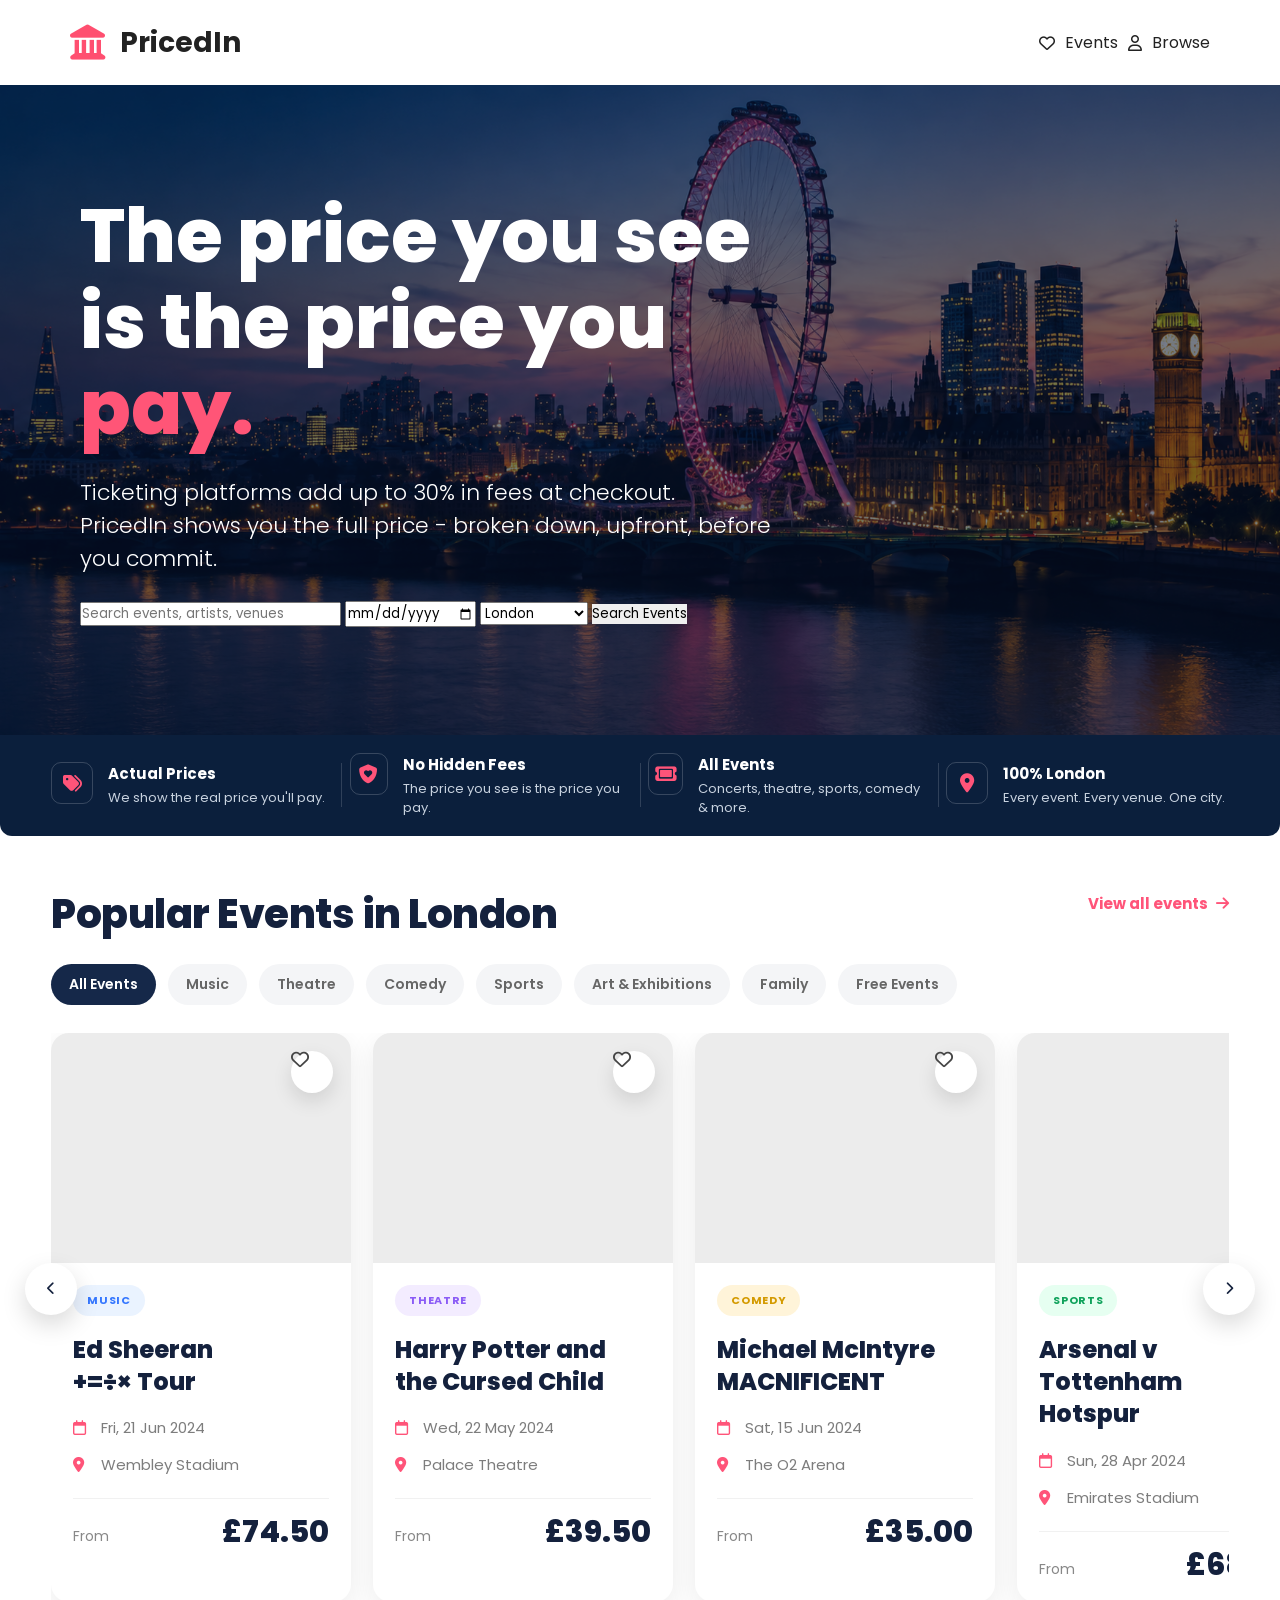
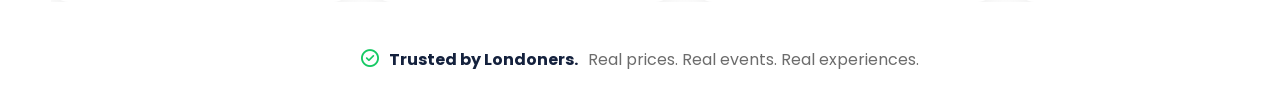
==== index.html @ b52904fa "Initial commit" ====
<!DOCTYPE html>
<html lang="en">

<head>

    <meta charset="UTF-8">
    <meta name="viewport" content="width=device-width, initial-scale=1.0">

    <title>London Live Prices</title>

    <link rel="stylesheet" href="style.css">

    <link rel="preconnect" href="https://fonts.googleapis.com">

    <link href="https://fonts.googleapis.com/css2?family=Poppins:wght@300;400;500;600;700;800&display=swap" rel="stylesheet">

    <link rel="stylesheet"
    href="https://cdnjs.cloudflare.com/ajax/libs/font-awesome/6.6.0/css/all.min.css">

</head>

<body>

<nav>

<div class="logo">

<i class="fa-solid fa-landmark"></i>

<div>

<h2>PricedIn</h2>



</div>

</div>

<!-- <ul>

<li><a href="#">Events</a></li>

<li><a href="#">Categories</a></li>

<li><a href="#">Today</a></li>

<li><a href="#">This Weekend</a></li>

<li><a href="#">Free Events</a></li>

<li><a href="#">Blog</a></li>

</ul> -->

<div class="right">

<i class="fa-regular fa-heart"></i>

<a href="#">Events</a>

<i class="fa-regular fa-user"></i>

<a href="#">Browse</a>

</div>

</nav>



<section class="hero">

<div class="overlay">

<div class="hero-content">

<h1>

The price you see<br>

is the price you <span>pay.</span>

</h1>

<p>

Ticketing  platforms add up to 30% in fees at checkout.
<br>
PricedIn shows you the full price - broken down,

upfront, before you commit.

</p>

<div class="search-box">

<input type="text" placeholder="Search events, artists, venues">

<input type="date">

<select>

<option>London</option>

<option>Westminster</option>

<option>Camden</option>

<option>Chelsea</option>

</select>

<button>

Search Events

</button>

</div>

</div>

</div>

</section>

<!-- ==========================
Popular Events Section
Place this below the Hero Section
=========================== -->


<section class="features">

    <div class="container feature-row">

        <div class="feature-item">
            <div class="feature-icon">
                <i class="fa-solid fa-tags"></i>
            </div>

            <div>
                <h4>Actual Prices</h4>
                <p>We show the real price you'll pay.</p>
            </div>
        </div>

        <div class="divider"></div>

        <div class="feature-item">
            <div class="feature-icon">
                <i class="fa-solid fa-shield-heart"></i>
            </div>

            <div>
                <h4>No Hidden Fees</h4>
                <p>The price you see is the price you pay.</p>
            </div>
        </div>

        <div class="divider"></div>

        <div class="feature-item">
            <div class="feature-icon">
                <i class="fa-solid fa-ticket"></i>
            </div>

            <div>
                <h4>All Events</h4>
                <p>Concerts, theatre, sports, comedy & more.</p>
            </div>
        </div>

        <div class="divider"></div>

        <div class="feature-item">
            <div class="feature-icon">
                <i class="fa-solid fa-location-dot"></i>
            </div>

            <div>
                <h4>100% London</h4>
                <p>Every event. Every venue. One city.</p>
            </div>
        </div>

    </div>

</section>





<!-- ==================== POPULAR EVENTS ===================== -->

<section class="popular-events">

<div class="container">

<div class="heading-row">

    <div>

        <h2>Popular Events in London</h2>

        <div class="categories">

            <button class="active">All Events</button>
            <button>Music</button>
            <button>Theatre</button>
            <button>Comedy</button>
            <button>Sports</button>
            <button>Art & Exhibitions</button>
            <button>Family</button>
            <button>Free Events</button>

        </div>

    </div>

    <a href="#" class="view-all">
        View all events
        <i class="fa-solid fa-arrow-right"></i>
    </a>

</div>





<div class="slider-wrapper">

<button class="slider-btn prev">
<i class="fa-solid fa-chevron-left"></i>
</button>

<div class="cards" id="cards">



<!-- CARD 1 -->

<div class="event-card">

<div class="image-placeholder">

<!-- Add image here -->

<i class="fa-regular fa-heart favourite"></i>

</div>

<div class="content">

<span class="category music">MUSIC</span>

<h3>Ed Sheeran<br>+=÷× Tour</h3>

<div class="info">
<i class="fa-regular fa-calendar"></i>
Fri, 21 Jun 2024
</div>

<div class="info">
<i class="fa-solid fa-location-dot"></i>
Wembley Stadium
</div>

<div class="price-row">
<span>From</span>
<h4>£74.50</h4>
</div>

</div>

</div>





<!-- CARD 2 -->

<div class="event-card">

<div class="image-placeholder">

<!-- image -->

<i class="fa-regular fa-heart favourite"></i>

</div>

<div class="content">

<span class="category theatre">THEATRE</span>

<h3>Harry Potter and<br>the Cursed Child</h3>

<div class="info">
<i class="fa-regular fa-calendar"></i>
Wed, 22 May 2024
</div>

<div class="info">
<i class="fa-solid fa-location-dot"></i>
Palace Theatre
</div>

<div class="price-row">
<span>From</span>
<h4>£39.50</h4>
</div>

</div>

</div>





<!-- CARD 3 -->

<div class="event-card">

<div class="image-placeholder">

<!-- image -->

<i class="fa-regular fa-heart favourite"></i>

</div>

<div class="content">

<span class="category comedy">COMEDY</span>

<h3>Michael McIntyre<br>MACNIFICENT</h3>

<div class="info">
<i class="fa-regular fa-calendar"></i>
Sat, 15 Jun 2024
</div>

<div class="info">
<i class="fa-solid fa-location-dot"></i>
The O2 Arena
</div>

<div class="price-row">
<span>From</span>
<h4>£35.00</h4>
</div>

</div>

</div>





<!-- CARD 4 -->

<div class="event-card">

<div class="image-placeholder">

<!-- image -->

<i class="fa-regular fa-heart favourite"></i>

</div>

<div class="content">

<span class="category sports">SPORTS</span>

<h3>Arsenal v Tottenham<br>Hotspur</h3>

<div class="info">
<i class="fa-regular fa-calendar"></i>
Sun, 28 Apr 2024
</div>

<div class="info">
<i class="fa-solid fa-location-dot"></i>
Emirates Stadium
</div>

<div class="price-row">
<span>From</span>
<h4>£68.00</h4>
</div>

</div>

</div>





<!-- CARD 5 -->

<div class="event-card">

<div class="image-placeholder">

<!-- image -->

<i class="fa-regular fa-heart favourite"></i>

</div>

<div class="content">

<span class="category exhibition">EXHIBITION</span>

<h3>Van Gogh: The<br>Immersive Experience</h3>

<div class="info">
<i class="fa-regular fa-calendar"></i>
Ongoing
</div>

<div class="info">
<i class="fa-solid fa-location-dot"></i>
ExCeL London
</div>

<div class="price-row">
<span>From</span>
<h4>£19.90</h4>
</div>

</div>

</div>

</div>

<button class="slider-btn next">
<i class="fa-solid fa-chevron-right"></i>
</button>

</div>





<div class="trusted">

<i class="fa-regular fa-circle-check"></i>

<strong>Trusted by Londoners.</strong>

<span>
Real prices. Real events. Real experiences.
</span>

</div>

</div>

</section>

<script src="script.js"></script>

</body>

</html>
---- style.css ----
*{

margin:0;
padding:0;
box-sizing:border-box;
font-family:'Poppins',sans-serif;

}

body{

background:#fff;

}

nav{

height:85px;
display:flex;
justify-content:space-between;
align-items:center;
padding:0 70px;
background:white;

}

.logo{

display:flex;
align-items:center;
gap:15px;

}

.logo i{

font-size:35px;
color:#ff4f70;

}

.logo h2{

font-size:28px;

}

.logo p{

font-size:12px;
letter-spacing:2px;

}

nav ul{

display:flex;
list-style:none;
gap:35px;

}

nav ul a{

text-decoration:none;
color:#222;

}

.right{

display:flex;
align-items:center;
gap:10px;

}

.right a{

text-decoration:none;
color:#222;

}

.hero{

height:650px;

/* Replace this image URL */
background:url("London.png");

background-size:cover;

background-position:center;

position:relative;

}

.overlay{

height:100%;
background:rgba(6,18,40,.55);

display:flex;
align-items:center;

}

.hero-content{

margin-left:80px;
max-width:700px;
color:white;

}

.hero h1{

font-size:75px;
font-weight:800;
line-height:1.15;

}

.hero span{

color:#ff5577;

}

.hero p{

margin:25px 0;
font-size:22px;
font-weight:300;

}

/* .search-box{

background:white;

padding:15px;

display:flex;

border-radius:12px;

margin-top:40px;

}

.search-box input,
.search-box select{

padding:18px;

border:none;

outline:none;

font-size:17px;

width:260px;

}

.search-box button{

background:#ff5577;

color:white;

border:none;

padding:18px 35px;

border-radius:8px;

cursor:pointer;

font-size:17px;

font-weight:600;

} */

/* ===========================================
   GOOGLE FONT
=========================================== */

*{
    margin:0;
    padding:0;
    box-sizing:border-box;
}

body{
    font-family:'Inter',sans-serif;
    background:#fff;
    color:#222;
}

a{
    text-decoration:none;
    color:inherit;
}

button{
    border:none;
    outline:none;
    cursor:pointer;
    font-family:inherit;
}

.container{
    width:92%;
    max-width:1650px;
    margin:auto;
}



/* ===========================================
   TOP FEATURE BAR
=========================================== */

.features{

    background:#0b1f3c;

    padding:18px 0;

    border-radius:0 0 12px 12px;

}

.feature-row{

    display:flex;

    justify-content:space-between;

    align-items:center;

}

.feature-item{

    display:flex;

    align-items:flex-start;

    gap:15px;

    color:white;

    width:24%;

}

.feature-icon{

    width:42px;

    height:42px;

    border:1px solid rgba(255,255,255,.18);

    border-radius:10px;

    display:flex;

    align-items:center;

    justify-content:center;

    color:#ff5479;

    font-size:19px;

}

.feature-item h4{

    font-size:15px;

    font-weight:700;

    margin-bottom:4px;

}

.feature-item p{

    font-size:13px;

    color:#c8d2df;

    line-height:1.45;

}

.divider{

    width:1px;

    height:44px;

    background:rgba(255,255,255,.15);

}





/* ===========================================
   POPULAR EVENTS SECTION
=========================================== */

.popular-events{

    background:#fff;

    padding:48px 0 40px;

}

.heading-row{

    display:flex;

    justify-content:space-between;

    align-items:flex-start;

    margin-bottom:28px;

}

.heading-row h2{

    font-size:40px;

    font-weight:800;

    color:#14213d;

    margin-bottom:20px;

    letter-spacing:-0.5px;

}





/* ===========================================
   CATEGORY BUTTONS
=========================================== */

.categories{

    display:flex;

    align-items:center;

    gap:12px;

    flex-wrap:wrap;

}

.categories button{

    background:#f4f5f7;

    color:#666;

    border-radius:999px;

    padding:10px 18px;

    font-size:14px;

    font-weight:600;

    transition:.3s;

}

.categories button:hover{

    background:#ececec;

}

.categories button.active{

    background:#152849;

    color:white;

}





/* ===========================================
   VIEW ALL
=========================================== */

.view-all{

    color:#ff5479;

    font-size:15px;

    font-weight:700;

    display:flex;

    align-items:center;

    gap:8px;

    transition:.3s;

    margin-top:8px;

}

.view-all:hover{

    gap:13px;

}





/* ===========================================
   SLIDER WRAPPER
=========================================== */

.slider-wrapper{

    position:relative;

    display:flex;

    align-items:center;

}

.cards{

    display:flex;

    gap:22px;

    overflow:hidden;

    scroll-behavior:smooth;

    width:100%;

}

/* ===========================================
   EVENT CARD
=========================================== */

.event-card{

    min-width:320px;
    width:320px;

    background:#fff;

    border-radius:18px;

    overflow:hidden;

    box-shadow:0 8px 28px rgba(0,0,0,.08);

    transition:.35s ease;

    flex-shrink:0;

}

.event-card:hover{

    transform:translateY(-8px);

    box-shadow:0 16px 40px rgba(0,0,0,.14);

}



/* ===========================================
   IMAGE AREA
=========================================== */

.image-placeholder{

    position:relative;

    width:100%;

    height:230px;

    background:#ececec;

    overflow:hidden;

}

/* Add your image later */

.image-placeholder img{

    width:100%;

    height:100%;

    object-fit:cover;

    display:block;

}



/* ===========================================
   HEART BUTTON
=========================================== */

.favourite{

    position:absolute;

    top:18px;

    right:18px;

    width:42px;

    height:42px;

    background:#fff;

    border-radius:50%;

    display:flex;

    align-items:center;

    justify-content:center;

    color:#444;

    font-size:18px;

    cursor:pointer;

    transition:.25s;

    box-shadow:0 8px 20px rgba(0,0,0,.12);

}

.favourite:hover{

    color:#ff5479;

    transform:scale(1.08);

}



/* ===========================================
   CARD CONTENT
=========================================== */

.content{

    padding:22px;

}



/* ===========================================
   CATEGORY TAGS
=========================================== */

.category{

    display:inline-block;

    padding:7px 14px;

    border-radius:50px;

    font-size:11px;

    font-weight:700;

    letter-spacing:.7px;

    margin-bottom:18px;

    text-transform:uppercase;

}

.music{

    background:#EAF3FF;

    color:#3577ff;

}

.theatre{

    background:#F3ECFF;

    color:#8B5CF6;

}

.comedy{

    background:#FFF4D9;

    color:#d49a00;

}

.sports{

    background:#E6FFF1;

    color:#11A35C;

}

.exhibition{

    background:#FFE9EE;

    color:#FF5479;

}



/* ===========================================
   EVENT TITLE
=========================================== */

.content h3{

    font-size:24px;

    font-weight:800;

    line-height:1.35;

    color:#14213d;

    margin-bottom:18px;

}



/* ===========================================
   EVENT INFO
=========================================== */

.info{

    display:flex;

    align-items:center;

    gap:10px;

    color:#7d7d7d;

    font-size:15px;

    margin-bottom:14px;

}

.info i{

    color:#ff5479;

    width:18px;

}



/* ===========================================
   PRICE
=========================================== */

.price-row{

    margin-top:22px;

    display:flex;

    justify-content:space-between;

    align-items:flex-end;

    border-top:1px solid #f1f1f1;

    padding-top:18px;

}

.price-row span{

    color:#888;

    font-size:14px;

}

.price-row h4{

    font-size:30px;

    font-weight:800;

    color:#14213d;

    line-height:1;

}

/* ===========================================
   SLIDER BUTTONS
=========================================== */

.slider-btn{

    position:absolute;

    top:45%;

    transform:translateY(-50%);

    width:52px;

    height:52px;

    border-radius:50%;

    background:#fff;

    color:#14213d;

    display:flex;

    justify-content:center;

    align-items:center;

    box-shadow:0 10px 25px rgba(0,0,0,.15);

    z-index:20;

    transition:.3s ease;

}

.slider-btn:hover{

    background:#ff5479;

    color:#fff;

    transform:translateY(-50%) scale(1.08);

}

.prev{

    left:-26px;

}

.next{

    right:-26px;

}



/* ===========================================
   TRUSTED SECTION
=========================================== */

.trusted{

    margin-top:45px;

    display:flex;

    justify-content:center;

    align-items:center;

    gap:10px;

    font-size:16px;

    color:#6c6c6c;

}

.trusted i{

    color:#17c964;

    font-size:18px;

}

.trusted strong{

    color:#14213d;

}



/* ===========================================
   SCROLLBAR
=========================================== */

.cards::-webkit-scrollbar{

    display:none;

}

.cards{

    scrollbar-width:none;

}



/* ===========================================
   RESPONSIVE
=========================================== */

@media(max-width:1400px){

    .event-card{

        min-width:300px;

        width:300px;

    }

}



@media(max-width:1200px){

    .heading-row{

        flex-direction:column;

        gap:20px;

    }

    .view-all{

        margin-top:0;

    }

    .feature-row{

        flex-wrap:wrap;

        gap:25px;

    }

    .feature-item{

        width:48%;

    }

    .divider{

        display:none;

    }

}



@media(max-width:992px){

    .heading-row h2{

        font-size:32px;

    }

    .cards{

        gap:18px;

    }

    .event-card{

        min-width:280px;

        width:280px;

    }

    .image-placeholder{

        height:210px;

    }

    .content h3{

        font-size:22px;

    }

}



@media(max-width:768px){

    .container{

        width:94%;

    }

    .feature-item{

        width:100%;

    }

    .categories{

        gap:10px;

    }

    .categories button{

        padding:9px 15px;

        font-size:13px;

    }

    .slider-btn{

        display:none;

    }

    .event-card{

        min-width:260px;

        width:260px;

    }

}



@media(max-width:576px){

    .popular-events{

        padding:35px 0;

    }

    .heading-row h2{

        font-size:28px;

    }

    .event-card{

        min-width:240px;

        width:240px;

    }

    .image-placeholder{

        height:190px;

    }

    .content{

        padding:18px;

    }

    .content h3{

        font-size:20px;

    }

    .price-row h4{

        font-size:26px;

    }

    .trusted{

        flex-direction:column;

        text-align:center;

        gap:8px;

    }

}
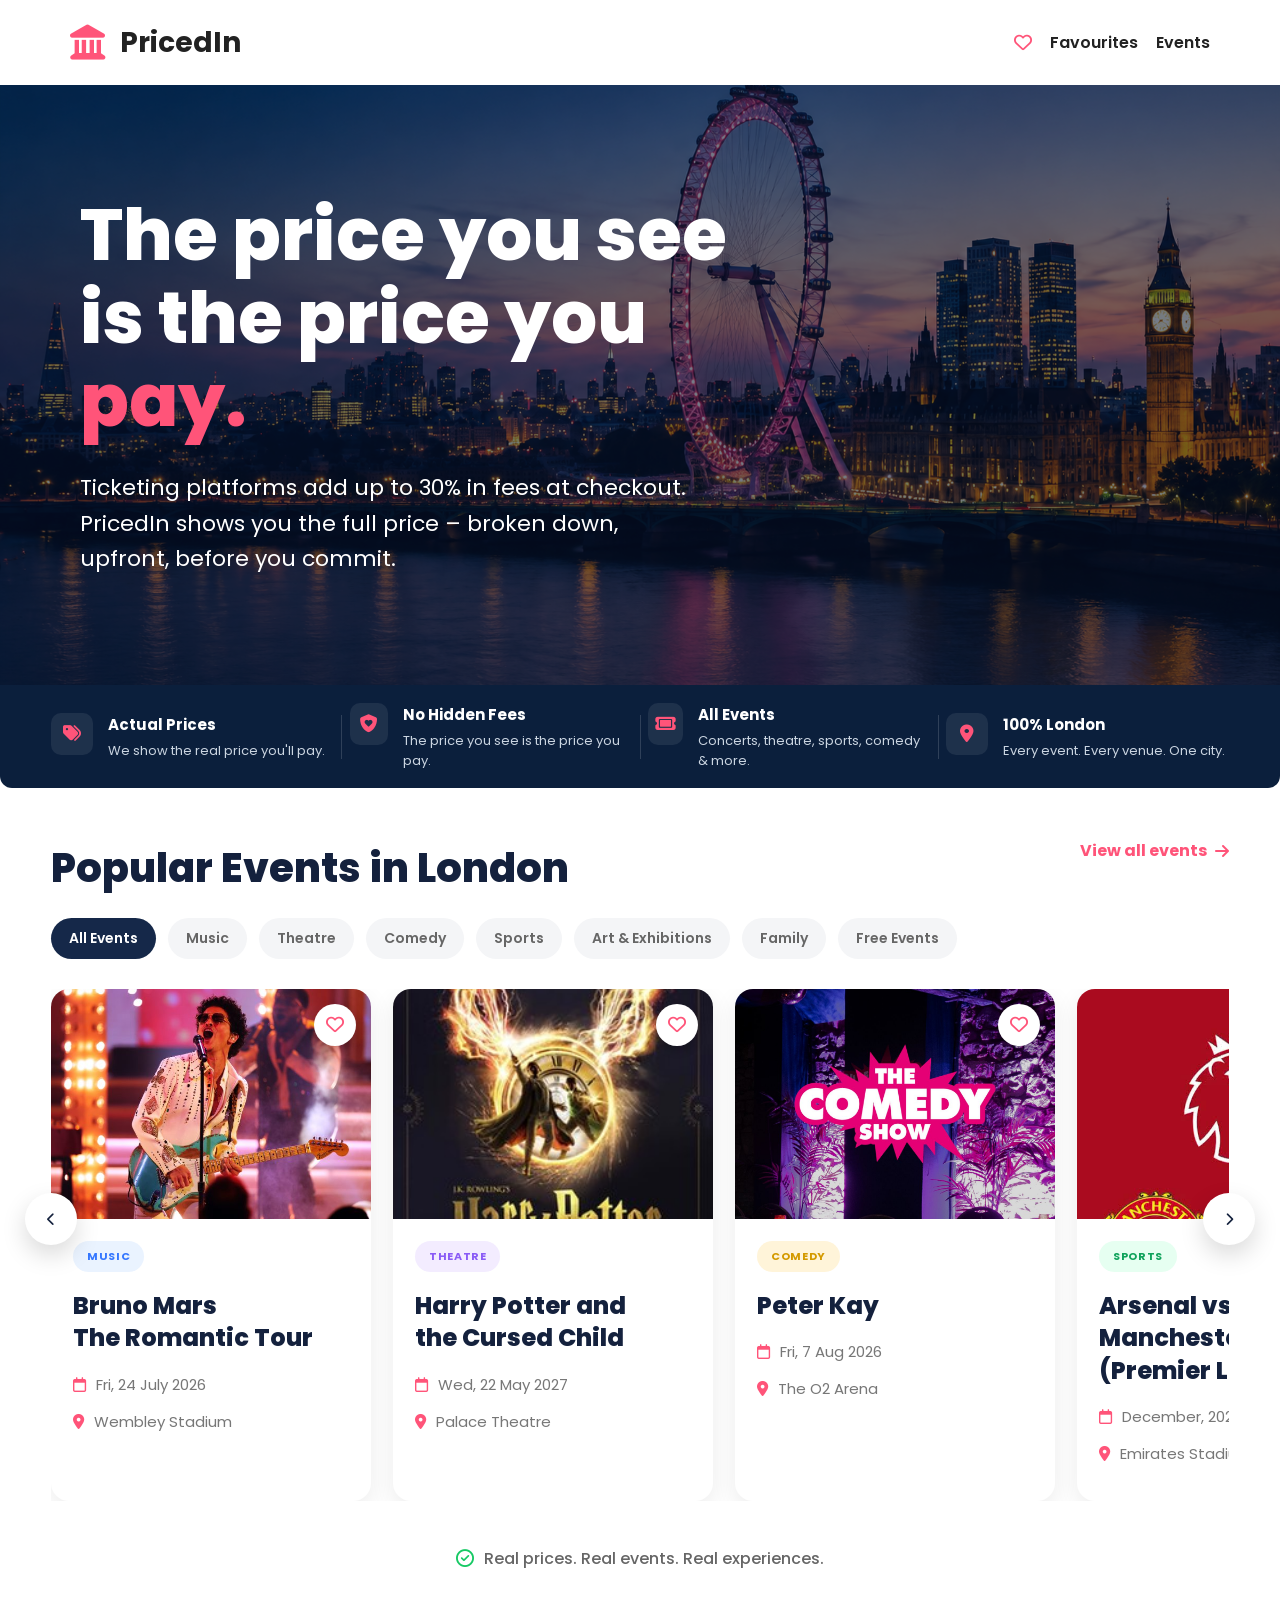
==== commit 78dfebd0: "Updated homepage" ====
--- a/index.html
+++ b/index.html
@@ -3,19 +3,19 @@
 
 <head>
 
-    <meta charset="UTF-8">
-    <meta name="viewport" content="width=device-width, initial-scale=1.0">
-
-    <title>London Live Prices</title>
-
-    <link rel="stylesheet" href="style.css">
-
-    <link rel="preconnect" href="https://fonts.googleapis.com">
-
-    <link href="https://fonts.googleapis.com/css2?family=Poppins:wght@300;400;500;600;700;800&display=swap" rel="stylesheet">
-
-    <link rel="stylesheet"
-    href="https://cdnjs.cloudflare.com/ajax/libs/font-awesome/6.6.0/css/all.min.css">
+<meta charset="UTF-8">
+<meta name="viewport" content="width=device-width, initial-scale=1.0">
+
+<title>London Live Prices</title>
+
+<link rel="stylesheet" href="style.css">
+
+<link rel="preconnect" href="https://fonts.googleapis.com">
+
+<link href="https://fonts.googleapis.com/css2?family=Poppins:wght@300;400;500;600;700;800&display=swap" rel="stylesheet">
+
+<link rel="stylesheet"
+href="https://cdnjs.cloudflare.com/ajax/libs/font-awesome/6.6.0/css/all.min.css">
 
 </head>
 
@@ -28,47 +28,25 @@
 <i class="fa-solid fa-landmark"></i>
 
 <div>
-
 <h2>PricedIn</h2>
-
-
-
-</div>
-
-</div>
-
-<!-- <ul>
-
-<li><a href="#">Events</a></li>
-
-<li><a href="#">Categories</a></li>
-
-<li><a href="#">Today</a></li>
-
-<li><a href="#">This Weekend</a></li>
-
-<li><a href="#">Free Events</a></li>
-
-<li><a href="#">Blog</a></li>
-
-</ul> -->
+</div>
+
+</div>
 
 <div class="right">
 
 <i class="fa-regular fa-heart"></i>
 
-<a href="#">Events</a>
-
-<i class="fa-regular fa-user"></i>
-
-<a href="#">Browse</a>
+<a href="#" id="events-link">Favourites</a>
+
+
+
+<a href="#popular-events">Events</a>
 
 </div>
 
 </nav>
 
-
-
 <section class="hero">
 
 <div class="overlay">
@@ -76,48 +54,18 @@
 <div class="hero-content">
 
 <h1>
-
 The price you see<br>
-
 is the price you <span>pay.</span>
-
 </h1>
 
 <p>
-
-Ticketing  platforms add up to 30% in fees at checkout.
+Ticketing platforms add up to 30% in fees at checkout.
 <br>
-PricedIn shows you the full price - broken down,
-
+PricedIn shows you the full price – broken down,
 upfront, before you commit.
-
 </p>
 
-<div class="search-box">
-
-<input type="text" placeholder="Search events, artists, venues">
-
-<input type="date">
-
-<select>
-
-<option>London</option>
-
-<option>Westminster</option>
-
-<option>Camden</option>
-
-<option>Chelsea</option>
-
-</select>
-
-<button>
-
-Search Events
-
-</button>
-
-</div>
+<!-- Search box removed -->
 
 </div>
 
@@ -130,106 +78,105 @@
 Place this below the Hero Section
 =========================== -->
 
-
 <section class="features">
 
-    <div class="container feature-row">
-
-        <div class="feature-item">
-            <div class="feature-icon">
-                <i class="fa-solid fa-tags"></i>
-            </div>
-
-            <div>
-                <h4>Actual Prices</h4>
-                <p>We show the real price you'll pay.</p>
-            </div>
-        </div>
-
-        <div class="divider"></div>
-
-        <div class="feature-item">
-            <div class="feature-icon">
-                <i class="fa-solid fa-shield-heart"></i>
-            </div>
-
-            <div>
-                <h4>No Hidden Fees</h4>
-                <p>The price you see is the price you pay.</p>
-            </div>
-        </div>
-
-        <div class="divider"></div>
-
-        <div class="feature-item">
-            <div class="feature-icon">
-                <i class="fa-solid fa-ticket"></i>
-            </div>
-
-            <div>
-                <h4>All Events</h4>
-                <p>Concerts, theatre, sports, comedy & more.</p>
-            </div>
-        </div>
-
-        <div class="divider"></div>
-
-        <div class="feature-item">
-            <div class="feature-icon">
-                <i class="fa-solid fa-location-dot"></i>
-            </div>
-
-            <div>
-                <h4>100% London</h4>
-                <p>Every event. Every venue. One city.</p>
-            </div>
-        </div>
-
-    </div>
+<div class="container feature-row">
+
+<div class="feature-item">
+
+<div class="feature-icon">
+<i class="fa-solid fa-tags"></i>
+</div>
+
+<div>
+<h4>Actual Prices</h4>
+<p>We show the real price you'll pay.</p>
+</div>
+
+</div>
+
+<div class="divider"></div>
+
+<div class="feature-item">
+
+<div class="feature-icon">
+<i class="fa-solid fa-shield-heart"></i>
+</div>
+
+<div>
+<h4>No Hidden Fees</h4>
+<p>The price you see is the price you pay.</p>
+</div>
+
+</div>
+
+<div class="divider"></div>
+
+<div class="feature-item">
+
+<div class="feature-icon">
+<i class="fa-solid fa-ticket"></i>
+</div>
+
+<div>
+<h4>All Events</h4>
+<p>Concerts, theatre, sports, comedy & more.</p>
+</div>
+
+</div>
+
+<div class="divider"></div>
+
+<div class="feature-item">
+
+<div class="feature-icon">
+<i class="fa-solid fa-location-dot"></i>
+</div>
+
+<div>
+<h4>100% London</h4>
+<p>Every event. Every venue. One city.</p>
+</div>
+
+</div>
+
+</div>
 
 </section>
 
-
-
-
-
 <!-- ==================== POPULAR EVENTS ===================== -->
 
-<section class="popular-events">
+<section class="popular-events" id="popular-events">
 
 <div class="container">
 
 <div class="heading-row">
 
-    <div>
-
-        <h2>Popular Events in London</h2>
-
-        <div class="categories">
-
-            <button class="active">All Events</button>
-            <button>Music</button>
-            <button>Theatre</button>
-            <button>Comedy</button>
-            <button>Sports</button>
-            <button>Art & Exhibitions</button>
-            <button>Family</button>
-            <button>Free Events</button>
-
-        </div>
-
-    </div>
-
-    <a href="#" class="view-all">
-        View all events
-        <i class="fa-solid fa-arrow-right"></i>
-    </a>
-
-</div>
-
-
-
-
+<div>
+
+<h2>Popular Events in London</h2>
+
+<div class="categories">
+
+<button class="active">All Events</button>
+<button>Music</button>
+<button>Theatre</button>
+<button>Comedy</button>
+<button>Sports</button>
+<button>Art & Exhibitions</button>
+<button>Family</button>
+<button>Free Events</button>
+
+</div>
+
+</div>
+
+<a href="#" class="view-all">
+View all events
+<i class="fa-solid fa-arrow-right"></i>
+</a>
+
+</div>
 
 <div class="slider-wrapper">
 
@@ -239,15 +186,13 @@
 
 <div class="cards" id="cards">
 
-
-
-<!-- CARD 1 -->
+<!-- ================= CARD 1 ================= -->
 
 <div class="event-card">
 
 <div class="image-placeholder">
 
-<!-- Add image here -->
+<img src="Bruno_Mars.jpg" alt="Concerts">
 
 <i class="fa-regular fa-heart favourite"></i>
 
@@ -257,11 +202,11 @@
 
 <span class="category music">MUSIC</span>
 
-<h3>Ed Sheeran<br>+=÷× Tour</h3>
+<h3>Bruno Mars<br>The Romantic Tour</h3>
 
 <div class="info">
 <i class="fa-regular fa-calendar"></i>
-Fri, 21 Jun 2024
+Fri, 24 July 2026
 </div>
 
 <div class="info">
@@ -269,26 +214,17 @@
 Wembley Stadium
 </div>
 
-<div class="price-row">
-<span>From</span>
-<h4>£74.50</h4>
-</div>
-
-</div>
-
-</div>
-
-
-
-
-
-<!-- CARD 2 -->
+</div>
+
+</div>
+
+<!-- ================= CARD 2 ================= -->
 
 <div class="event-card">
 
 <div class="image-placeholder">
 
-<!-- image -->
+<img src="Cursed_Child_new_poster.jpg" alt="Harry Potter">
 
 <i class="fa-regular fa-heart favourite"></i>
 
@@ -302,7 +238,7 @@
 
 <div class="info">
 <i class="fa-regular fa-calendar"></i>
-Wed, 22 May 2024
+Wed, 22 May 2027
 </div>
 
 <div class="info">
@@ -310,26 +246,17 @@
 Palace Theatre
 </div>
 
-<div class="price-row">
-<span>From</span>
-<h4>£39.50</h4>
-</div>
-
-</div>
-
-</div>
-
-
-
-
-
-<!-- CARD 3 -->
+</div>
+
+</div>
+
+<!-- ================= CARD 3 ================= -->
 
 <div class="event-card">
 
 <div class="image-placeholder">
 
-<!-- image -->
+<img src="comedy show.jpg" alt="Comedy">
 
 <i class="fa-regular fa-heart favourite"></i>
 
@@ -339,11 +266,11 @@
 
 <span class="category comedy">COMEDY</span>
 
-<h3>Michael McIntyre<br>MACNIFICENT</h3>
+<h3>Peter Kay</h3>
 
 <div class="info">
 <i class="fa-regular fa-calendar"></i>
-Sat, 15 Jun 2024
+Fri, 7 Aug 2026
 </div>
 
 <div class="info">
@@ -351,118 +278,90 @@
 The O2 Arena
 </div>
 
-<div class="price-row">
-<span>From</span>
-<h4>£35.00</h4>
-</div>
-
-</div>
-
-</div>
-
-
-
-
-
-<!-- CARD 4 -->
-
-<div class="event-card">
-
-<div class="image-placeholder">
-
-<!-- image -->
-
-<i class="fa-regular fa-heart favourite"></i>
-
-</div>
-
-<div class="content">
-
-<span class="category sports">SPORTS</span>
-
-<h3>Arsenal v Tottenham<br>Hotspur</h3>
-
-<div class="info">
-<i class="fa-regular fa-calendar"></i>
-Sun, 28 Apr 2024
-</div>
-
-<div class="info">
-<i class="fa-solid fa-location-dot"></i>
-Emirates Stadium
-</div>
-
-<div class="price-row">
-<span>From</span>
-<h4>£68.00</h4>
-</div>
-
-</div>
-
-</div>
-
-
-
-
-
-<!-- CARD 5 -->
-
-<div class="event-card">
-
-<div class="image-placeholder">
-
-<!-- image -->
-
-<i class="fa-regular fa-heart favourite"></i>
-
-</div>
-
-<div class="content">
-
-<span class="category exhibition">EXHIBITION</span>
-
-<h3>Van Gogh: The<br>Immersive Experience</h3>
-
-<div class="info">
-<i class="fa-regular fa-calendar"></i>
-Ongoing
-</div>
-
-<div class="info">
-<i class="fa-solid fa-location-dot"></i>
-ExCeL London
-</div>
-
-<div class="price-row">
-<span>From</span>
-<h4>£19.90</h4>
-</div>
-
-</div>
+</div>
+
+</div>
+
+<!-- ================= CARD 4 ================= -->
+
+<div class="event-card">
+
+    <div class="image-placeholder">
+
+        <img src="sports.jpg" alt="Sports">
+
+        <i class="fa-regular fa-heart favourite"></i>
+
+    </div>
+
+    <div class="content">
+
+        <span class="category sports">SPORTS</span>
+
+        <h3>Arsenal vs Manchester United<br>(Premier League)</h3>
+
+        <div class="info">
+            <i class="fa-regular fa-calendar"></i>
+            December, 2026
+        </div>
+
+        <div class="info">
+            <i class="fa-solid fa-location-dot"></i>
+            Emirates Stadium
+        </div>
+
+    </div>
+
+</div>
+
+<!-- ================= CARD 5 ================= -->
+
+<div class="event-card">
+
+    <div class="image-placeholder">
+
+        <img src="van gogh.jpg" alt="Exhibitions">
+
+        <i class="fa-regular fa-heart favourite"></i>
+
+    </div>
+
+    <div class="content">
+
+        <span class="category exhibition">EXHIBITION</span>
+
+        <h3>Van Gogh: The<br>Immersive Experience</h3>
+
+        <div class="info">
+            <i class="fa-regular fa-calendar"></i>
+            Ongoing
+        </div>
+
+        <div class="info">
+            <i class="fa-solid fa-location-dot"></i>
+            ExCeL London
+        </div>
+
+
+    </div>
 
 </div>
 
 </div>
 
 <button class="slider-btn next">
-<i class="fa-solid fa-chevron-right"></i>
+    <i class="fa-solid fa-chevron-right"></i>
 </button>
 
 </div>
 
-
-
-
-
 <div class="trusted">
 
-<i class="fa-regular fa-circle-check"></i>
-
-<strong>Trusted by Londoners.</strong>
-
-<span>
-Real prices. Real events. Real experiences.
-</span>
+    <i class="fa-regular fa-circle-check"></i>
+
+    <span>
+        Real prices. Real events. Real experiences.
+    </span>
 
 </div>
 
@@ -473,5 +372,4 @@
 <script src="script.js"></script>
 
 </body>
-
 </html>
--- a/style.css
+++ b/style.css
@@ -1,203 +1,15 @@
-*{
-
-margin:0;
-padding:0;
-box-sizing:border-box;
-font-family:'Poppins',sans-serif;
-
-}
-
-body{
-
-background:#fff;
-
-}
-
-nav{
-
-height:85px;
-display:flex;
-justify-content:space-between;
-align-items:center;
-padding:0 70px;
-background:white;
-
-}
-
-.logo{
-
-display:flex;
-align-items:center;
-gap:15px;
-
-}
-
-.logo i{
-
-font-size:35px;
-color:#ff4f70;
-
-}
-
-.logo h2{
-
-font-size:28px;
-
-}
-
-.logo p{
-
-font-size:12px;
-letter-spacing:2px;
-
-}
-
-nav ul{
-
-display:flex;
-list-style:none;
-gap:35px;
-
-}
-
-nav ul a{
-
-text-decoration:none;
-color:#222;
-
-}
-
-.right{
-
-display:flex;
-align-items:center;
-gap:10px;
-
-}
-
-.right a{
-
-text-decoration:none;
-color:#222;
-
-}
-
-.hero{
-
-height:650px;
-
-/* Replace this image URL */
-background:url("London.png");
-
-background-size:cover;
-
-background-position:center;
-
-position:relative;
-
-}
-
-.overlay{
-
-height:100%;
-background:rgba(6,18,40,.55);
-
-display:flex;
-align-items:center;
-
-}
-
-.hero-content{
-
-margin-left:80px;
-max-width:700px;
-color:white;
-
-}
-
-.hero h1{
-
-font-size:75px;
-font-weight:800;
-line-height:1.15;
-
-}
-
-.hero span{
-
-color:#ff5577;
-
-}
-
-.hero p{
-
-margin:25px 0;
-font-size:22px;
-font-weight:300;
-
-}
-
-/* .search-box{
-
-background:white;
-
-padding:15px;
-
-display:flex;
-
-border-radius:12px;
-
-margin-top:40px;
-
-}
-
-.search-box input,
-.search-box select{
-
-padding:18px;
-
-border:none;
-
-outline:none;
-
-font-size:17px;
-
-width:260px;
-
-}
-
-.search-box button{
-
-background:#ff5577;
-
-color:white;
-
-border:none;
-
-padding:18px 35px;
-
-border-radius:8px;
-
-cursor:pointer;
-
-font-size:17px;
-
-font-weight:600;
-
-} */
-
-/* ===========================================
-   GOOGLE FONT
-=========================================== */
-
 *{
     margin:0;
     padding:0;
     box-sizing:border-box;
+    font-family:'Poppins',sans-serif;
+}
+
+html{
+    scroll-behavior:smooth;
 }
 
 body{
-    font-family:'Inter',sans-serif;
     background:#fff;
     color:#222;
 }
@@ -220,11 +32,151 @@
     margin:auto;
 }
 
-
-
-/* ===========================================
-   TOP FEATURE BAR
-=========================================== */
+/* ================= NAVBAR ================= */
+
+nav{
+
+    height:85px;
+
+    display:flex;
+
+    justify-content:space-between;
+
+    align-items:center;
+
+    padding:0 70px;
+
+    background:#fff;
+
+}
+
+.logo{
+
+    display:flex;
+
+    align-items:center;
+
+    gap:15px;
+
+}
+
+.logo i{
+
+    font-size:35px;
+
+    color:#ff5479;
+
+}
+
+.logo h2{
+
+    font-size:28px;
+
+    font-weight:700;
+
+}
+
+.right{
+
+    display:flex;
+
+    align-items:center;
+
+    gap:18px;
+
+    font-weight:600;
+
+}
+
+.right i{
+
+    color:#ff5479;
+
+    font-size:18px;
+
+}
+
+.right a{
+
+    transition:.3s;
+
+}
+
+.right a:hover{
+
+    color:#ff5479;
+
+}
+
+/* ================= HERO ================= */
+
+.hero{
+
+    height:600px;
+
+    background:url("London.png");
+
+    background-size:cover;
+
+    background-position:center;
+
+    position:relative;
+
+}
+
+.overlay{
+
+    height:100%;
+
+    background:rgba(6,18,40,.55);
+
+    display:flex;
+
+    align-items:center;
+
+}
+
+.hero-content{
+
+    margin-left:80px;
+
+    max-width:720px;
+
+    color:#fff;
+
+}
+
+.hero h1{
+
+    font-size:72px;
+
+    font-weight:800;
+
+    line-height:1.15;
+
+}
+
+.hero span{
+
+    color:#ff5479;
+
+}
+
+.hero p{
+
+    margin-top:28px;
+
+    font-size:22px;
+
+    line-height:1.6;
+
+    max-width:620px;
+
+}
+
+/* Search removed */
+
+/* ================= FEATURE BAR ================= */
 
 .features{
 
@@ -254,21 +206,488 @@
 
     gap:15px;
 
+    width:24%;
+
+    color:#fff;
+
+}
+
+.feature-icon{
+
+    width:42px;
+
+    height:42px;
+
+    border-radius:10px;
+
+    display:flex;
+
+    justify-content:center;
+
+    align-items:center;
+
+    background:rgba(255,255,255,.08);
+
+    color:#ff5479;
+
+    font-size:18px;
+
+}
+
+.feature-item h4{
+
+    margin-bottom:5px;
+
+    font-size:15px;
+
+    font-weight:700;
+
+}
+
+.feature-item p{
+
+    font-size:13px;
+
+    color:#cbd5e1;
+
+    line-height:1.5;
+
+}
+
+.divider{
+
+    width:1px;
+
+    height:44px;
+
+    background:rgba(255,255,255,.15);
+
+}
+
+/* ===========================================
+   POPULAR EVENTS SECTION
+=========================================== */
+
+.popular-events{
+
+    background:#fff;
+
+    padding:50px 0;
+
+}
+
+.heading-row{
+
+    display:flex;
+
+    justify-content:space-between;
+
+    align-items:flex-start;
+
+    margin-bottom:30px;
+
+}
+
+.heading-row h2{
+
+    font-size:40px;
+
+    font-weight:800;
+
+    color:#14213d;
+
+    margin-bottom:20px;
+
+}
+
+/* ===========================================
+   CATEGORY BUTTONS
+=========================================== */
+
+.categories{
+
+    display:flex;
+
+    gap:12px;
+
+    flex-wrap:wrap;
+
+}
+
+.categories button{
+
+    padding:10px 18px;
+
+    border-radius:30px;
+
+    background:#f4f5f7;
+
+    color:#666;
+
+    font-size:14px;
+
+    font-weight:600;
+
+    transition:.3s;
+
+}
+
+.categories button:hover{
+
+    background:#e9e9e9;
+
+}
+
+.categories .active{
+
+    background:#152849;
+
+    color:#fff;
+
+}
+
+/* ===========================================
+   VIEW ALL
+=========================================== */
+
+.view-all{
+
+    display:flex;
+
+    align-items:center;
+
+    gap:8px;
+
+    color:#ff5479;
+
+    font-weight:700;
+
+    transition:.3s;
+
+}
+
+.view-all:hover{
+
+    gap:14px;
+
+}
+
+/* ===========================================
+   SLIDER
+=========================================== */
+
+.slider-wrapper{
+
+    position:relative;
+
+    display:flex;
+
+    align-items:center;
+
+}
+
+.cards{
+
+    display:flex;
+
+    gap:22px;
+
+    width:100%;
+
+    overflow:hidden;
+
+    scroll-behavior:smooth;
+
+    scrollbar-width:none;
+
+}
+
+.cards::-webkit-scrollbar{
+
+    display:none;
+
+}
+
+/* ===========================================
+   EVENT CARD
+=========================================== */
+
+.event-card{
+
+    width:320px;
+
+    min-width:320px;
+
+    background:#fff;
+
+    border-radius:18px;
+
+    overflow:hidden;
+
+    flex-shrink:0;
+
+    box-shadow:0 8px 25px rgba(0,0,0,.08);
+
+    transition:.35s;
+
+}
+
+.event-card:hover{
+
+    transform:translateY(-8px);
+
+    box-shadow:0 18px 40px rgba(0,0,0,.15);
+
+}
+
+/* ===========================================
+   IMAGE
+=========================================== */
+
+.image-placeholder{
+
+    position:relative;
+
+    width:100%;
+
+    height:230px;
+
+    overflow:hidden;
+
+    background:#ececec;
+
+}
+
+.image-placeholder img{
+
+    width:100%;
+
+    height:100%;
+
+    object-fit:cover;
+
+    display:block;
+
+}
+
+/* ===========================================
+   HEART BUTTON
+=========================================== */
+
+
+
+.image-placeholder{
+    position:relative;
+    width:100%;
+    height:230px;
+    overflow:hidden;
+}
+
+.favourite{
+    position:absolute;
+    top:15px;
+    right:15px;
+
+    width:42px;
+    height:42px;
+
+    background:#fff;
+
+    border-radius:50%;
+
+    display:flex !important;
+
+    justify-content:center;
+    align-items:center;
+
+    color:#ff5479;
+
+    font-size:18px;
+
+    cursor:pointer;
+
+    box-shadow:0 4px 10px rgba(0,0,0,.2);
+
+    z-index:100;
+}
+
+.favourite.fa-solid,
+.favourite.fa-regular{
+    display:flex !important;
+    justify-content:center;
+    align-items:center;
+}
+
+.favourite.active{
+    background:#ff5479;
     color:white;
-
-    width:24%;
-
-}
-
-.feature-icon{
-
-    width:42px;
-
-    height:42px;
-
-    border:1px solid rgba(255,255,255,.18);
-
-    border-radius:10px;
+}
+
+/* ===========================================
+   CARD CONTENT
+=========================================== */
+
+.content{
+
+    padding:22px;
+
+}
+
+.category{
+
+    display:inline-block;
+
+    padding:7px 14px;
+
+    border-radius:50px;
+
+    font-size:11px;
+
+    font-weight:700;
+
+    letter-spacing:.6px;
+
+    margin-bottom:18px;
+
+    text-transform:uppercase;
+
+}
+
+.music{
+
+    background:#EAF3FF;
+
+    color:#3577ff;
+
+}
+
+.theatre{
+
+    background:#F3ECFF;
+
+    color:#8B5CF6;
+
+}
+
+.comedy{
+
+    background:#FFF4D9;
+
+    color:#d49a00;
+
+}
+
+.sports{
+
+    background:#E6FFF1;
+
+    color:#11A35C;
+
+}
+
+.exhibition{
+
+    background:#FFE9EE;
+
+    color:#FF5479;
+
+}
+
+.content h3{
+
+    font-size:24px;
+
+    color:#14213d;
+
+    font-weight:800;
+
+    line-height:1.35;
+
+    margin-bottom:18px;
+
+}
+
+.info{
+
+    display:flex;
+
+    align-items:center;
+
+    gap:10px;
+
+    color:#777;
+
+    margin-bottom:14px;
+
+    font-size:15px;
+
+}
+
+.info i{
+
+    color:#ff5479;
+
+}
+
+/* ===========================================
+   PRICE ROW
+=========================================== */
+
+.price-row{
+
+    margin-top:20px;
+
+    padding-top:18px;
+
+    border-top:1px solid #eee;
+
+    display:flex;
+
+    justify-content:space-between;
+
+    align-items:center;
+
+}
+
+.price-row span{
+
+    color:#888;
+
+    font-size:14px;
+
+}
+
+.price-row h4{
+
+    font-size:30px;
+
+    color:#14213d;
+
+    font-weight:800;
+
+}
+
+/* ===========================================
+   SLIDER BUTTONS
+=========================================== */
+
+.slider-btn{
+
+    position:absolute;
+
+    top:45%;
+
+    transform:translateY(-50%);
+
+    width:52px;
+
+    height:52px;
+
+    border-radius:50%;
+
+    background:#fff;
+
+    color:#14213d;
 
     display:flex;
 
@@ -276,797 +695,309 @@
 
     justify-content:center;
 
-    color:#ff5479;
-
-    font-size:19px;
-
-}
-
-.feature-item h4{
-
-    font-size:15px;
-
-    font-weight:700;
-
-    margin-bottom:4px;
-
-}
-
-.feature-item p{
-
-    font-size:13px;
-
-    color:#c8d2df;
-
-    line-height:1.45;
-
-}
-
-.divider{
-
-    width:1px;
-
-    height:44px;
-
-    background:rgba(255,255,255,.15);
-
-}
-
-
-
-
-
-/* ===========================================
-   POPULAR EVENTS SECTION
-=========================================== */
-
-.popular-events{
-
-    background:#fff;
-
-    padding:48px 0 40px;
-
-}
-
-.heading-row{
-
-    display:flex;
-
-    justify-content:space-between;
-
-    align-items:flex-start;
-
-    margin-bottom:28px;
-
-}
-
-.heading-row h2{
-
-    font-size:40px;
-
-    font-weight:800;
-
-    color:#14213d;
-
-    margin-bottom:20px;
-
-    letter-spacing:-0.5px;
-
-}
-
-
-
-
-
-/* ===========================================
-   CATEGORY BUTTONS
-=========================================== */
-
-.categories{
-
-    display:flex;
-
-    align-items:center;
-
-    gap:12px;
-
-    flex-wrap:wrap;
-
-}
-
-.categories button{
-
-    background:#f4f5f7;
+    box-shadow:0 10px 25px rgba(0,0,0,.15);
+
+    cursor:pointer;
+
+    transition:.3s;
+
+    z-index:10;
+
+}
+
+.slider-btn:hover{
+
+    background:#ff5479;
+
+    color:#fff;
+
+    transform:translateY(-50%) scale(1.08);
+
+}
+
+.prev{
+
+    left:-26px;
+
+}
+
+.next{
+
+    right:-26px;
+
+}
+
+/* ===========================================
+   TRUSTED SECTION
+=========================================== */
+
+.trusted{
+
+    margin-top:45px;
+
+    display:flex;
+
+    justify-content:center;
+
+    align-items:center;
+
+    gap:10px;
 
     color:#666;
 
-    border-radius:999px;
-
-    padding:10px 18px;
-
-    font-size:14px;
-
-    font-weight:600;
-
-    transition:.3s;
-
-}
-
-.categories button:hover{
-
-    background:#ececec;
-
-}
-
-.categories button.active{
-
-    background:#152849;
-
-    color:white;
-
-}
-
-
-
-
-
-/* ===========================================
-   VIEW ALL
-=========================================== */
-
-.view-all{
-
-    color:#ff5479;
-
-    font-size:15px;
-
-    font-weight:700;
-
-    display:flex;
-
-    align-items:center;
-
-    gap:8px;
-
-    transition:.3s;
-
-    margin-top:8px;
-
-}
-
-.view-all:hover{
-
-    gap:13px;
-
-}
-
-
-
-
-
-/* ===========================================
-   SLIDER WRAPPER
-=========================================== */
-
-.slider-wrapper{
-
-    position:relative;
-
-    display:flex;
-
-    align-items:center;
-
-}
-
-.cards{
-
-    display:flex;
-
-    gap:22px;
-
-    overflow:hidden;
-
-    scroll-behavior:smooth;
-
+    font-size:16px;
+
+    font-weight:500;
+
+}
+
+.trusted i{
+
+    color:#17c964;
+
+    font-size:18px;
+
+}
+
+/* ===========================================
+   RESPONSIVE
+=========================================== */
+
+@media(max-width:1200px){
+
+    .heading-row{
+
+        flex-direction:column;
+
+        gap:20px;
+
+    }
+
+    .view-all{
+
+        margin-top:0;
+
+    }
+
+    .feature-row{
+
+        flex-wrap:wrap;
+
+        gap:25px;
+
+    }
+
+    .feature-item{
+
+        width:48%;
+
+    }
+
+    .divider{
+
+        display:none;
+
+    }
+
+}
+
+@media(max-width:992px){
+
+    nav{
+
+        padding:0 30px;
+
+    }
+
+    .hero{
+
+        height:520px;
+
+    }
+
+    .hero-content{
+
+        margin-left:40px;
+
+    }
+
+    .hero h1{
+
+        font-size:52px;
+
+    }
+
+    .hero p{
+
+        font-size:18px;
+
+    }
+
+    .heading-row h2{
+
+        font-size:32px;
+
+    }
+
+    .event-card{
+
+        width:280px;
+
+        min-width:280px;
+
+    }
+
+}
+
+@media(max-width:768px){
+
+    nav{
+
+        padding:0 20px;
+
+    }
+
+    .logo h2{
+
+        font-size:24px;
+
+    }
+
+    .right{
+
+        gap:12px;
+
+        font-size:14px;
+
+    }
+
+    .hero{
+
+        height:480px;
+
+    }
+
+    .hero-content{
+
+        margin:0 20px;
+
+    }
+
+    .hero h1{
+
+        font-size:42px;
+
+    }
+
+    .hero p{
+
+        font-size:17px;
+
+        max-width:100%;
+
+    }
+
+    .feature-item{
+
+        width:100%;
+
+    }
+
+    .slider-btn{
+
+        display:none;
+
+    }
+
+    .event-card{
+
+        width:260px;
+
+        min-width:260px;
+
+    }
+
+}
+
+@media(max-width:576px){
+
+    .container{
+
+        width:94%;
+
+    }
+
+    .popular-events{
+
+        padding:35px 0;
+
+    }
+
+    .heading-row h2{
+
+        font-size:28px;
+
+    }
+
+    .categories{
+
+        gap:8px;
+
+    }
+
+    .categories button{
+
+        font-size:12px;
+
+        padding:8px 14px;
+
+    }
+
+    .event-card{
+
+        width:240px;
+
+        min-width:240px;
+
+    }
+
+    .image-placeholder{
+
+        height:190px;
+
+    }
+
+    .content{
+
+        padding:18px;
+
+    }
+
+    .content h3{
+
+        font-size:20px;
+
+    }
+
+    .price-row h4{
+
+        font-size:26px;
+
+    }
+
+ .trusted{
+    margin-top:45px;
+    display:flex;
+    justify-content:center;
+    align-items:center;
+    gap:10px;
     width:100%;
-
-}
-
-/* ===========================================
-   EVENT CARD
-=========================================== */
-
-.event-card{
-
-    min-width:320px;
-    width:320px;
-
-    background:#fff;
-
-    border-radius:18px;
-
-    overflow:hidden;
-
-    box-shadow:0 8px 28px rgba(0,0,0,.08);
-
-    transition:.35s ease;
-
-    flex-shrink:0;
-
-}
-
-.event-card:hover{
-
-    transform:translateY(-8px);
-
-    box-shadow:0 16px 40px rgba(0,0,0,.14);
-
-}
-
-
-
-/* ===========================================
-   IMAGE AREA
-=========================================== */
-
-.image-placeholder{
-
-    position:relative;
-
-    width:100%;
-
-    height:230px;
-
-    background:#ececec;
-
-    overflow:hidden;
-
-}
-
-/* Add your image later */
-
-.image-placeholder img{
-
-    width:100%;
-
-    height:100%;
-
-    object-fit:cover;
-
-    display:block;
-
-}
-
-
-
-/* ===========================================
-   HEART BUTTON
-=========================================== */
-
-.favourite{
-
-    position:absolute;
-
-    top:18px;
-
-    right:18px;
-
-    width:42px;
-
-    height:42px;
-
-    background:#fff;
-
-    border-radius:50%;
-
-    display:flex;
-
-    align-items:center;
-
-    justify-content:center;
-
-    color:#444;
-
-    font-size:18px;
-
-    cursor:pointer;
-
-    transition:.25s;
-
-    box-shadow:0 8px 20px rgba(0,0,0,.12);
-
-}
-
-.favourite:hover{
-
-    color:#ff5479;
-
-    transform:scale(1.08);
-
-}
-
-
-
-/* ===========================================
-   CARD CONTENT
-=========================================== */
-
-.content{
-
-    padding:22px;
-
-}
-
-
-
-/* ===========================================
-   CATEGORY TAGS
-=========================================== */
-
-.category{
-
-    display:inline-block;
-
-    padding:7px 14px;
-
-    border-radius:50px;
-
-    font-size:11px;
-
-    font-weight:700;
-
-    letter-spacing:.7px;
-
-    margin-bottom:18px;
-
-    text-transform:uppercase;
-
-}
-
-.music{
-
-    background:#EAF3FF;
-
-    color:#3577ff;
-
-}
-
-.theatre{
-
-    background:#F3ECFF;
-
-    color:#8B5CF6;
-
-}
-
-.comedy{
-
-    background:#FFF4D9;
-
-    color:#d49a00;
-
-}
-
-.sports{
-
-    background:#E6FFF1;
-
-    color:#11A35C;
-
-}
-
-.exhibition{
-
-    background:#FFE9EE;
-
-    color:#FF5479;
-
-}
-
-
-
-/* ===========================================
-   EVENT TITLE
-=========================================== */
-
-.content h3{
-
-    font-size:24px;
-
-    font-weight:800;
-
-    line-height:1.35;
-
-    color:#14213d;
-
-    margin-bottom:18px;
-
-}
-
-
-
-/* ===========================================
-   EVENT INFO
-=========================================== */
-
-.info{
-
-    display:flex;
-
-    align-items:center;
-
-    gap:10px;
-
-    color:#7d7d7d;
-
-    font-size:15px;
-
-    margin-bottom:14px;
-
-}
-
-.info i{
-
-    color:#ff5479;
-
-    width:18px;
-
-}
-
-
-
-/* ===========================================
-   PRICE
-=========================================== */
-
-.price-row{
-
-    margin-top:22px;
-
-    display:flex;
-
-    justify-content:space-between;
-
-    align-items:flex-end;
-
-    border-top:1px solid #f1f1f1;
-
-    padding-top:18px;
-
-}
-
-.price-row span{
-
-    color:#888;
-
-    font-size:14px;
-
-}
-
-.price-row h4{
-
-    font-size:30px;
-
-    font-weight:800;
-
-    color:#14213d;
-
-    line-height:1;
-
-}
-
-/* ===========================================
-   SLIDER BUTTONS
-=========================================== */
-
-.slider-btn{
-
-    position:absolute;
-
-    top:45%;
-
-    transform:translateY(-50%);
-
-    width:52px;
-
-    height:52px;
-
-    border-radius:50%;
-
-    background:#fff;
-
-    color:#14213d;
-
-    display:flex;
-
-    justify-content:center;
-
-    align-items:center;
-
-    box-shadow:0 10px 25px rgba(0,0,0,.15);
-
-    z-index:20;
-
-    transition:.3s ease;
-
-}
-
-.slider-btn:hover{
-
-    background:#ff5479;
-
-    color:#fff;
-
-    transform:translateY(-50%) scale(1.08);
-
-}
-
-.prev{
-
-    left:-26px;
-
-}
-
-.next{
-
-    right:-26px;
-
-}
-
-
-
-/* ===========================================
-   TRUSTED SECTION
-=========================================== */
-
-.trusted{
-
-    margin-top:45px;
-
-    display:flex;
-
-    justify-content:center;
-
-    align-items:center;
-
-    gap:10px;
-
-    font-size:16px;
-
-    color:#6c6c6c;
-
+    text-align:center;
 }
 
 .trusted i{
-
-    color:#17c964;
-
-    font-size:18px;
-
-}
-
-.trusted strong{
-
-    color:#14213d;
-
-}
-
-
-
-/* ===========================================
-   SCROLLBAR
-=========================================== */
-
-.cards::-webkit-scrollbar{
-
-    display:none;
-
-}
-
-.cards{
-
-    scrollbar-width:none;
-
-}
-
-
-
-/* ===========================================
-   RESPONSIVE
-=========================================== */
-
-@media(max-width:1400px){
-
-    .event-card{
-
-        min-width:300px;
-
-        width:300px;
-
-    }
-
-}
-
-
-
-@media(max-width:1200px){
-
-    .heading-row{
-
-        flex-direction:column;
-
-        gap:20px;
-
-    }
-
-    .view-all{
-
-        margin-top:0;
-
-    }
-
-    .feature-row{
-
-        flex-wrap:wrap;
-
-        gap:25px;
-
-    }
-
-    .feature-item{
-
-        width:48%;
-
-    }
-
-    .divider{
-
-        display:none;
-
-    }
-
-}
-
-
-
-@media(max-width:992px){
-
-    .heading-row h2{
-
-        font-size:32px;
-
-    }
-
-    .cards{
-
-        gap:18px;
-
-    }
-
-    .event-card{
-
-        min-width:280px;
-
-        width:280px;
-
-    }
-
-    .image-placeholder{
-
-        height:210px;
-
-    }
-
-    .content h3{
-
-        font-size:22px;
-
-    }
-
-}
-
-
-
-@media(max-width:768px){
-
-    .container{
-
-        width:94%;
-
-    }
-
-    .feature-item{
-
-        width:100%;
-
-    }
-
-    .categories{
-
-        gap:10px;
-
-    }
-
-    .categories button{
-
-        padding:9px 15px;
-
-        font-size:13px;
-
-    }
-
-    .slider-btn{
-
-        display:none;
-
-    }
-
-    .event-card{
-
-        min-width:260px;
-
-        width:260px;
-
-    }
-
-}
-
-
-
-@media(max-width:576px){
-
-    .popular-events{
-
-        padding:35px 0;
-
-    }
-
-    .heading-row h2{
-
-        font-size:28px;
-
-    }
-
-    .event-card{
-
-        min-width:240px;
-
-        width:240px;
-
-    }
-
-    .image-placeholder{
-
-        height:190px;
-
-    }
-
-    .content{
-
-        padding:18px;
-
-    }
-
-    .content h3{
-
-        font-size:20px;
-
-    }
-
-    .price-row h4{
-
-        font-size:26px;
-
-    }
-
-    .trusted{
-
-        flex-direction:column;
-
-        text-align:center;
-
-        gap:8px;
-
-    }
+    color:#22c55e;
+    font-size:20px;
+}
 
 }
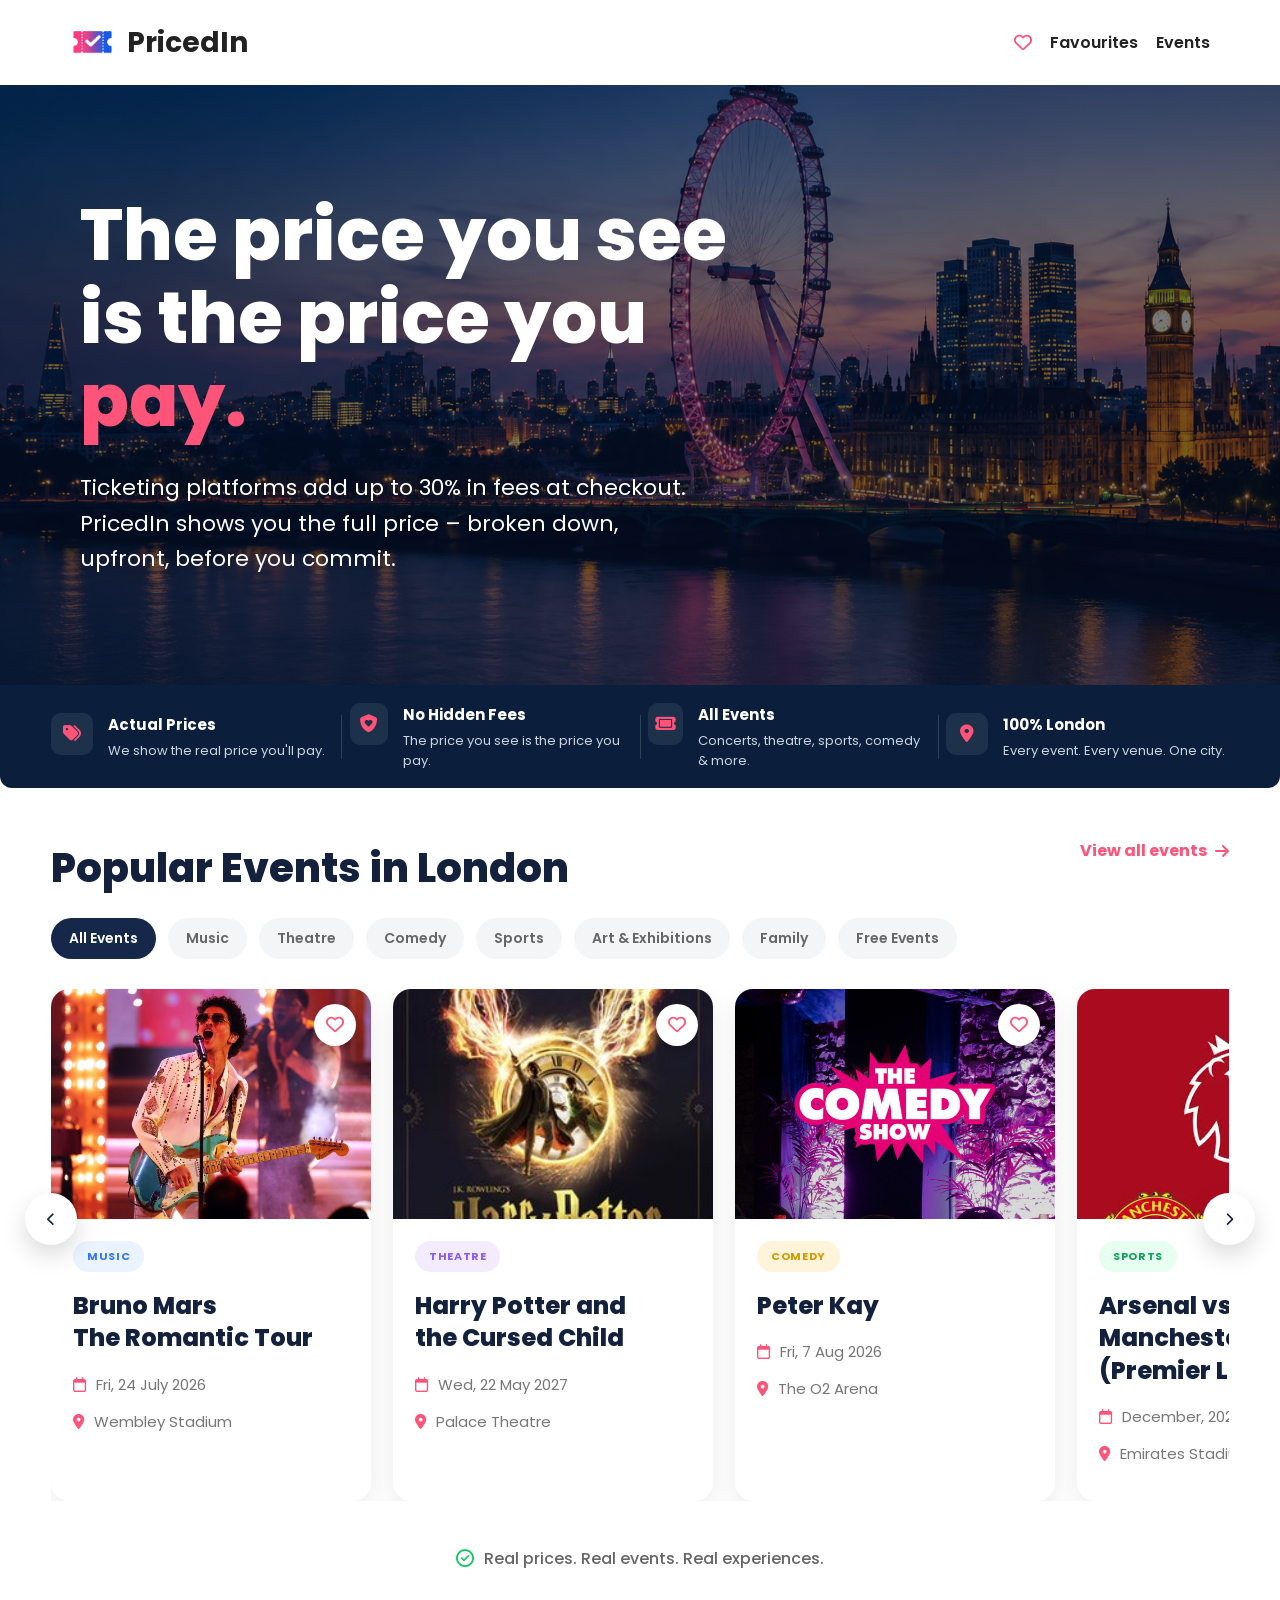
==== commit d866c73b: "changes_updated" ====
--- a/index.html
+++ b/index.html
@@ -14,8 +14,7 @@
 
 <link href="https://fonts.googleapis.com/css2?family=Poppins:wght@300;400;500;600;700;800&display=swap" rel="stylesheet">
 
-<link rel="stylesheet"
-href="https://cdnjs.cloudflare.com/ajax/libs/font-awesome/6.6.0/css/all.min.css">
+<link rel="stylesheet" href="https://cdnjs.cloudflare.com/ajax/libs/font-awesome/6.6.0/css/all.min.css">
 
 </head>
 
@@ -23,15 +22,20 @@
 
 <nav>
 
+<!-- <div class="logo">
+    <img src = "Logo.png" alt = "Logo" class="logo-img"> -->
+
 <div class="logo">
-
-<i class="fa-solid fa-landmark"></i>
-
-<div>
+    <img src="Logo.png" alt="PricedIn Logo" class="logo-img">
+    <h2>PricedIn</h2>
+</div>
+
+
+<!-- <div>
 <h2>PricedIn</h2>
-</div>
-
-</div>
+</div> -->
+
+
 
 <div class="right">
 
--- a/style.css
+++ b/style.css
@@ -49,7 +49,7 @@
     background:#fff;
 
 }
-
+/* 
 .logo{
 
     display:flex;
@@ -74,6 +74,24 @@
 
     font-weight:700;
 
+} */
+
+.logo {
+    display: flex;
+    align-items: center;
+    gap: 12px;
+}
+
+.logo-img {
+    width: 45px;   /* Change this if you want the logo bigger/smaller */
+    height: auto;
+}
+
+.logo h2 {
+    font-size: 28px;
+    font-weight: 700;
+    color: #222;
+    margin: 0;
 }
 
 .right{
@@ -1000,4 +1018,8 @@
     font-size:20px;
 }
 
-}+<<<<<<< HEAD
+}
+=======
+}
+>>>>>>> d7489d0e7be3905b520e0a16a8001d0919ab32c2
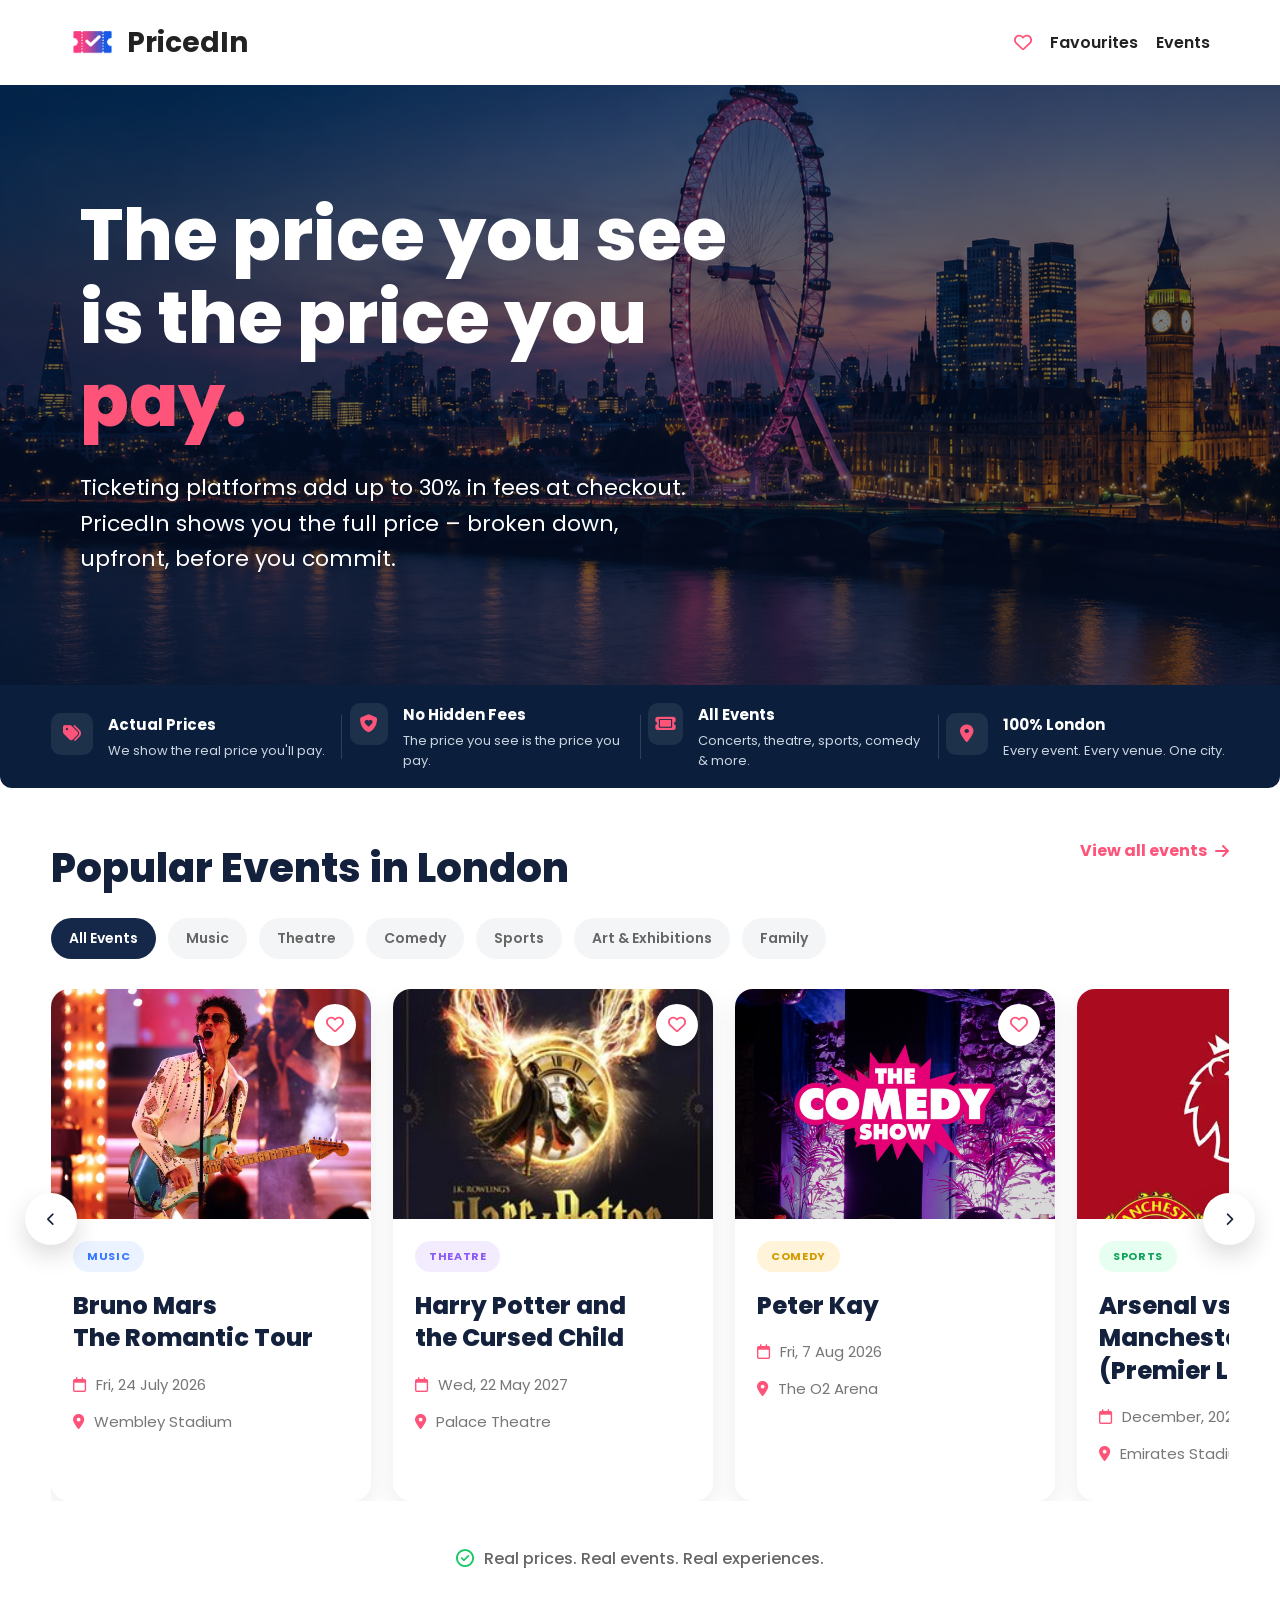
==== commit 4c5113d5: "changes" ====
--- a/index.html
+++ b/index.html
@@ -169,7 +169,7 @@
 <button>Sports</button>
 <button>Art & Exhibitions</button>
 <button>Family</button>
-<button>Free Events</button>
+
 
 </div>
 
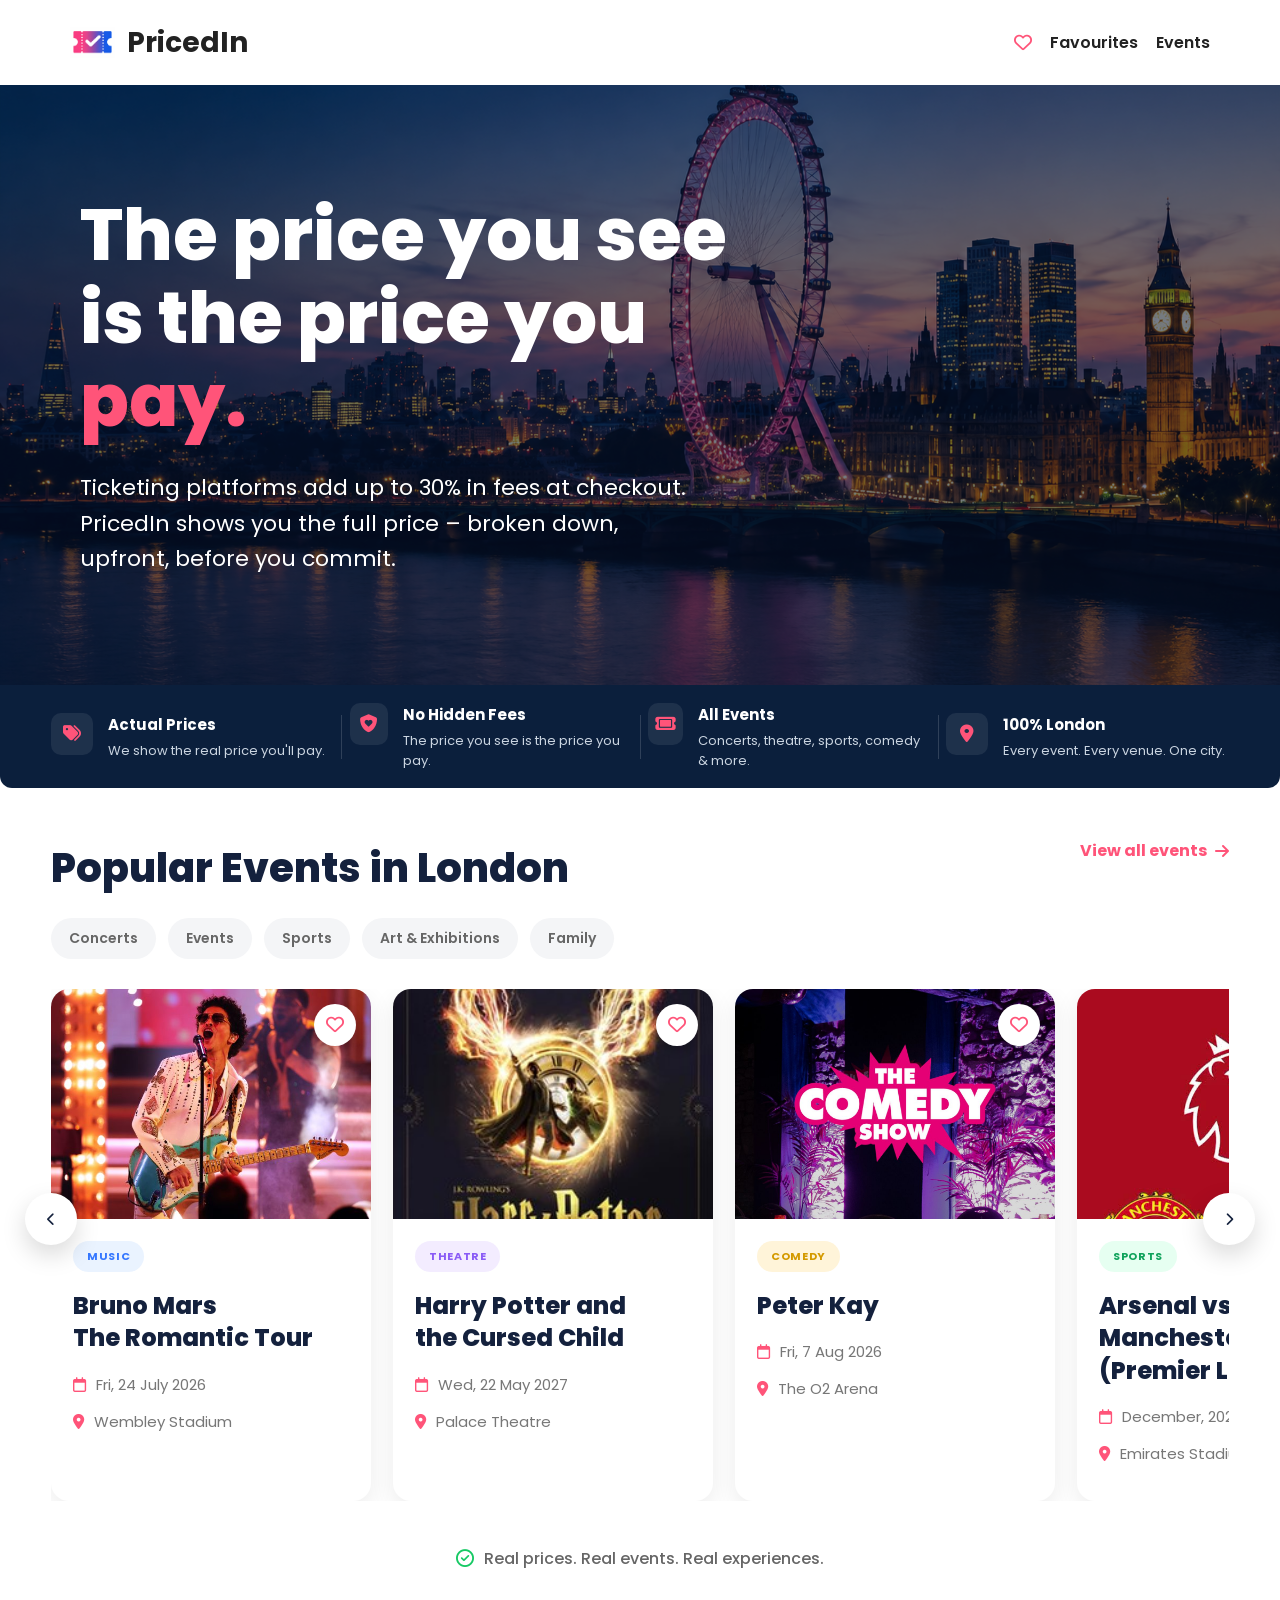
==== commit 99120b5b: "some changes" ====
--- a/index.html
+++ b/index.html
@@ -162,10 +162,8 @@
 
 <div class="categories">
 
-<button class="active">All Events</button>
-<button>Music</button>
-<button>Theatre</button>
-<button>Comedy</button>
+<button>Concerts</button>
+<button>Events</button>
 <button>Sports</button>
 <button>Art & Exhibitions</button>
 <button>Family</button>
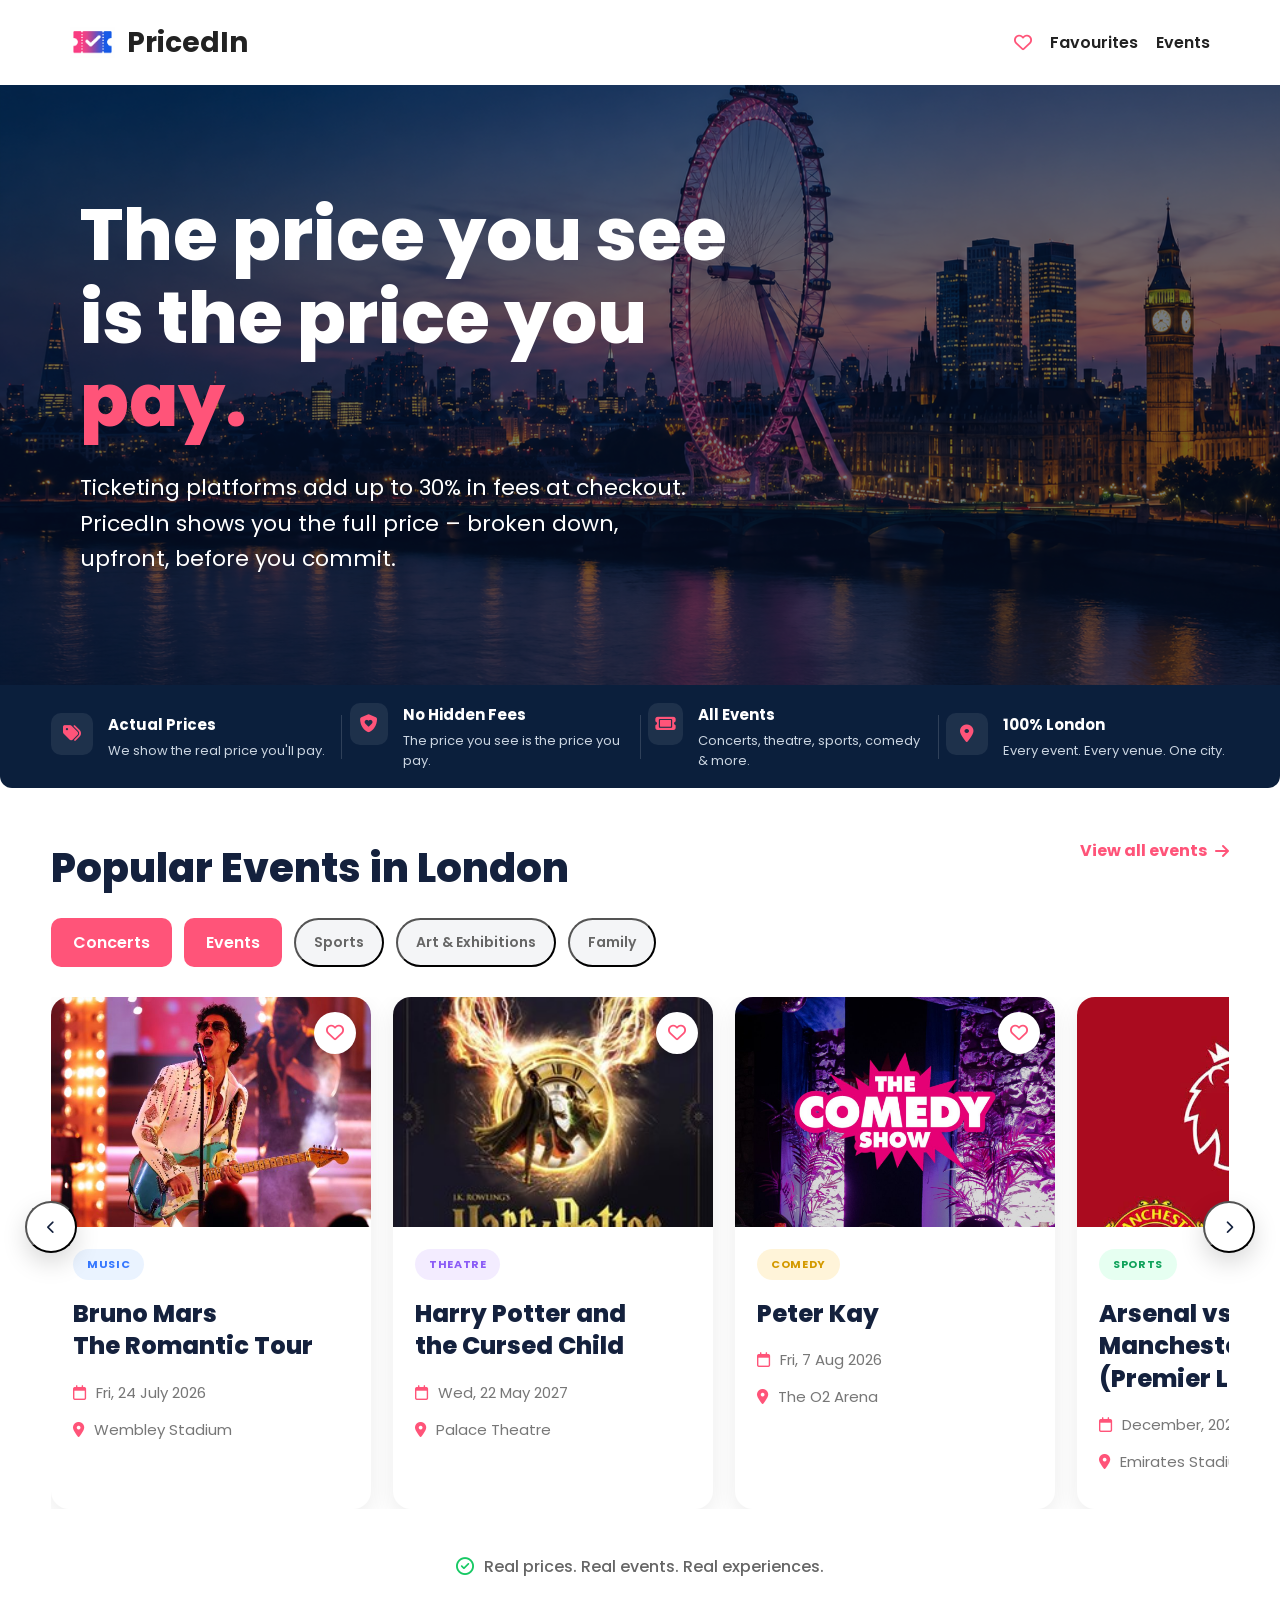
==== commit a51509b5: "Events page" ====
--- a/index.html
+++ b/index.html
@@ -162,8 +162,8 @@
 
 <div class="categories">
 
-<button>Concerts</button>
-<button>Events</button>
+<a href="Concerts.html" class="nav-btn">Concerts</a>
+<a href="Events.html" class="nav-btn">Events</a>
 <button>Sports</button>
 <button>Art & Exhibitions</button>
 <button>Family</button>
--- a/style.css
+++ b/style.css
@@ -19,11 +19,28 @@
     color:inherit;
 }
 
+.nav-btn {
+    padding: 12px 22px;
+    background: #ff5479;
+    color: #fff;
+    border-radius: 10px;
+    font-weight: 600;
+    text-decoration: none;
+    display: inline-block;
+}
+
 button{
-    border:none;
+    /* border:none;
     outline:none;
     cursor:pointer;
-    font-family:inherit;
+    font-family:inherit; */
+    padding: 12px 22px;
+    background: #ff5479;
+    color: #fff;
+    border-radius: 10px;
+    font-weight: 600;
+    text-decoration: none;
+    display: inline-block;
 }
 
 .container{
